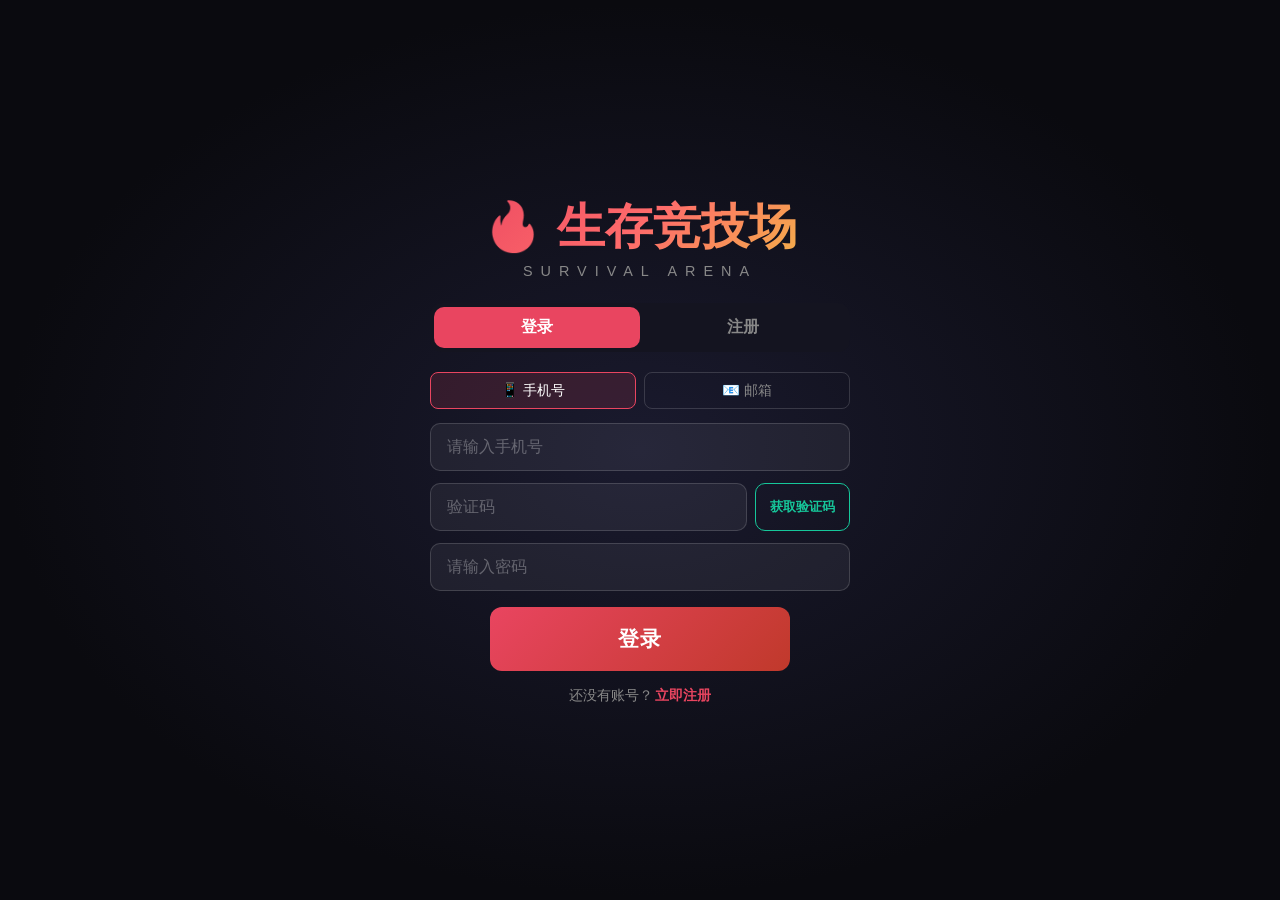
==== index.html @ d3a5d97d "🔒 核验通过后才能点击复活按钮 — 禁用状态灰显" ====
<!DOCTYPE html>
<html lang="zh-CN">
<head>
<meta charset="UTF-8">
<meta name="viewport" content="width=device-width, initial-scale=1.0">
<title>Survival Arena - 生存竞技场</title>
<meta name="monetag" content="3b5240002fe367718eb0b2c66bd4061f">
<link rel="stylesheet" href="css/style.css">
	<!-- ============================================================
	     Monetag Ad Integration
	     CONFIGURATION: Edit js/ads-monetag.js → AD_CONFIG object
	       - zoneId:  Your Monetag zone ID (number)
	       - domain:  Your Monetag delivery domain
	     See AD_INTEGRATION.md for full setup guide.
	     ============================================================ -->
	<script>
	  if ('serviceWorker' in navigator) {
	    navigator.serviceWorker.register('sw.js')
	      .then(reg => console.log('[Monetag] SW registered:', reg.scope))
	      .catch(err => console.error('[Monetag] SW registration failed:', err));
	  }
	</script>

	<!-- Supabase 实时数据库（好友复活验证）— 直接通过REST API -->
	<script src="js/supabase-db.js"></script>

	<!-- Monetag → AdManager adapter（必须在 game.js 之前加载） -->
	<script src="js/ads-monetag.js"></script>
</head>
<body>

<div id="app">

  <!-- Login Screen -->
  <div id="login-screen" class="screen">
    <div class="menu-bg"></div>
    <div class="login-content">
      <h1 class="game-title">🔥 生存竞技场</h1>
      <p class="subtitle">SURVIVAL ARENA</p>

      <div class="login-tabs">
        <button class="login-tab active" data-tab="login">登录</button>
        <button class="login-tab" data-tab="register">注册</button>
      </div>

      <div class="login-form" id="login-form">
        <!-- Input type toggle -->
        <div class="input-type-toggle">
          <button class="type-btn active" data-type="phone">📱 手机号</button>
          <button class="type-btn" data-type="email">📧 邮箱</button>
        </div>

        <!-- Phone/Email input -->
        <div class="form-group">
          <input type="text" id="login-identifier" class="form-input" placeholder="请输入手机号" maxlength="11">
          <span class="form-hint" id="identifier-hint"></span>
        </div>

        <!-- Verification code (phone only) -->
        <div class="form-group" id="code-group">
          <div class="code-row">
            <input type="text" id="login-code" class="form-input code-input" placeholder="验证码" maxlength="6">
            <button class="btn-send-code" id="btn-send-code">获取验证码</button>
          </div>
        </div>

        <!-- Password -->
        <div class="form-group">
          <input type="password" id="login-password" class="form-input" placeholder="请输入密码">
        </div>

        <!-- Confirm password (register only) -->
        <div class="form-group" id="confirm-group" style="display:none;">
          <input type="password" id="login-confirm" class="form-input" placeholder="请确认密码">
        </div>

        <!-- Status message -->
        <div class="form-status hidden" id="form-status"></div>

        <!-- Submit button -->
        <button class="btn btn-play" id="btn-login-submit">登录</button>

        <p class="form-footer" id="form-footer">还没有账号？<span class="link" data-tab="register">立即注册</span></p>
      </div>
    </div>
  </div>

  <!-- Main Menu -->
  <div id="main-menu" class="screen">
    <div class="menu-bg"></div>
    <div class="menu-content">
      <h1 class="game-title">🔥 生存竞技场</h1>
      <p class="subtitle">SURVIVAL ARENA</p>
      <div class="menu-stats">
        <span>🏆 最高分: <strong id="menu-high-score">0</strong></span>
        <span>🪙 金币: <strong id="menu-coins">0</strong></span>
        <span>💎 钻石: <strong id="menu-gems">0</strong></span>
      </div>
      <div class="menu-rank-display" id="menu-rank">🥉 青铜战士</div>
      <button class="btn btn-play" id="btn-play">⚔️ 开始战斗</button>
      <button class="btn btn-shop" id="btn-shop-menu">⭐ 装备与升级</button>
      <button class="btn btn-daily" id="btn-daily">🎁 每日奖励</button>
      <button class="btn btn-leaderboard" id="btn-leaderboard">🏆 排行榜</button>
      <button class="btn btn-skins" id="btn-skins">🎨 皮肤</button>
      <div class="menu-user-info">
        <span id="menu-user-display"></span>
        <button class="btn-logout" id="btn-logout" style="display:none;">🚪 退出登录</button>
      </div>
      <div class="menu-controls-hint">
        <p>🖱️ 鼠标瞄准 | 🎯 左键射击</p>
        <p>⌨️ WASD 移动 | 空格 闪避</p>
      </div>
    </div>
  </div>

  <!-- Game Screen -->
  <div id="game-screen" class="screen hidden">
    <canvas id="game-canvas"></canvas>
    <div id="game-hud">
      <div class="hud-top">
        <div class="hud-left">
          <div class="hp-bar-container">
            <div class="hp-bar" id="hp-bar"></div>
            <span class="hp-text" id="hp-text">100/100</span>
          </div>
          <div class="shield-indicator hidden" id="shield-indicator">🛡️</div>
          <div class="weapon-indicator" id="weapon-indicator">🔫 手枪</div>
        </div>
        <div class="hud-center">
          <div class="wave-display" id="wave-display">第 1 波</div>
          <div class="enemy-count" id="enemy-count">敌人: 0</div>
        </div>
        <div class="hud-right">
          <div class="score-display">🏆 <span id="score-display">0</span></div>
          <div class="star-display">⭐ <span id="star-display-hud">0</span></div>
          <div class="gem-display">💎 <span id="gem-display-hud">0</span></div>
        </div>
      </div>
      <div class="hud-bottom">
        <div class="active-effects" id="active-effects"></div>
        <div class="wave-progress-container">
          <div class="wave-progress-bar" id="wave-progress"></div>
        </div>
      </div>
    </div>
    <div id="damage-numbers"></div>
    <div class="boss-alert hidden" id="boss-alert">⚠️ BOSS来袭！ ⚠️</div>
    <div class="wave-announce hidden" id="wave-announce"></div>
  </div>

  <!-- Pause Screen -->
  <div id="pause-screen" class="screen overlay hidden">
    <div class="overlay-content pause-content">
      <h2>⏸️ 游戏暂停</h2>
      <div class="pause-currency">
        <span>⭐ 星星: <strong id="pause-stars">0</strong></span>
        <span>🪙 金币: <strong id="pause-coins">0</strong></span>
        <span>💎 钻石: <strong id="pause-gems">0</strong></span>
      </div>
      <div class="pause-tabs">
        <button class="pause-tab active" data-pause-tab="weapons">🔫 武器</button>
        <button class="pause-tab" data-pause-tab="items">🎒 道具</button>
        <button class="pause-tab" data-pause-tab="upgrades">⬆️ 升级</button>
      </div>
      <div class="pause-tab-content" id="pause-tab-content"></div>
      <button class="btn btn-resume" id="btn-resume">▶️ 继续</button>
      <button class="btn btn-quit" id="btn-quit">🚪 退出</button>
    </div>
  </div>

  <!-- Death Screen -->
  <div id="death-screen" class="screen overlay hidden">
    <div class="overlay-content death-content">
      <h2 class="death-title">💀 你阵亡了！</h2>
      <div class="death-stats">
        <p>🏆 得分: <strong id="death-score">0</strong></p>
        <p>🌊 到达第 <strong id="death-wave">1</strong> 波</p>
        <p>💀 击杀数: <strong id="death-kills">0</strong></p>
        <p>⭐ 获得星星: <strong id="death-stars">0</strong></p>
      </div>
      <div class="revive-options">
        <p class="revive-prompt">想要复活吗？</p>
        <button class="btn btn-revive-ad" id="btn-revive-ad">
          📺 看广告复活 <span class="badge">免费</span>
        </button>
        <button class="btn btn-revive-token" id="btn-revive-token">
          🎫 使用复活令牌 <span class="badge" id="revive-token-count">0个</span>
        </button>
        <button class="btn btn-revive-friend" id="btn-revive-friend">
          👥 邀请好友复活 <span class="badge">+奖励</span>
        </button>
        <button class="btn btn-revive-gems" id="btn-revive-gems">
          💎 花费 5 钻石复活
        </button>
      </div>
      <button class="btn btn-death-quit" id="btn-death-quit">🏳️ 放弃</button>
      <p class="small-hint" id="death-hint"></p>
      <p class="death-progress hidden" id="death-progress"></p>
    </div>
  </div>

  <!-- Shop Screen -->
  <div id="shop-screen" class="screen overlay hidden">
    <div class="overlay-content shop-content">
      <h2>商店</h2>
      <div class="shop-currency">
        <span>金币: <strong id="shop-coins">0</strong></span>
        <span>钻石: <strong id="shop-gems">0</strong></span>
        <span class="shop-rate-info">1 = 10</span>
      </div>
      <div class="shop-section" id="shop-iap"></div>
      <div class="shop-section" id="shop-coin-exchange"></div>
      <div class="shop-section" id="shop-upgrades"></div>
      <div class="shop-section" id="shop-star-exchange"></div>
      <div class="shop-section" id="shop-weapons"></div>
      <div class="shop-section" id="shop-premium"></div>
      <button class="btn btn-back" id="btn-shop-back">返回</button>
    </div>
  </div>

<!-- Daily Reward Screen -->
  <div id="daily-screen" class="screen overlay hidden">
    <div class="overlay-content daily-content">
      <h2>🎁 每日奖励</h2>
      <div class="daily-grid" id="daily-grid"></div>
      <button class="btn btn-claim" id="btn-claim-daily">🎁 领取奖励</button>
      <button class="btn btn-back" id="btn-daily-back">↩️ 返回</button>
    </div>
  </div>

  <!-- Skins Screen -->
  <div id="skins-screen" class="screen overlay hidden">
    <div class="overlay-content skins-content">
      <h2>🎨 皮肤选择</h2>
      <div class="skins-grid" id="skins-grid"></div>
      <button class="btn btn-back" id="btn-skins-back">↩️ 返回</button>
    </div>
  </div>

  <!-- Friend Revive Modal - Two-Step Verification Flow -->
  <div id="friend-modal" class="screen overlay hidden">
    <div class="overlay-content friend-content">
      <h2>👥 分享复活</h2>

      <!-- Step Indicator -->
      <div class="verify-steps">
        <div class="verify-step active" data-step="1">
          <div class="step-dot">1</div>
          <span>分享链接</span>
        </div>
        <div class="step-line"></div>
        <div class="verify-step" data-step="2">
          <div class="step-dot">2</div>
          <span>核验复活</span>
        </div>
      </div>

      <!-- Step 1: Share -->
      <div class="share-step-content" id="share-step-1">
        <p class="share-instruction">将链接分享给好友，好友点击进入游戏后即可为你复活</p>
        <div class="share-link-container">
          <input type="text" id="share-link" readonly>
          <button class="btn btn-copy" id="btn-copy-link">📋 复制链接</button>
        </div>
        <div class="share-actions-row">
          <button class="btn btn-share-action" id="btn-share-wechat" data-share="wechat">
            <span class="share-icon">💬</span> 微信分享
          </button>
          <button class="btn btn-share-action" id="btn-share-qq" data-share="qq">
            <span class="share-icon">🐧</span> QQ分享
          </button>
        </div>
        <div class="share-status" id="share-status">
          <span class="status-icon">⏳</span> 请完成分享后进入下一步
        </div>
        <p class="friend-reward">🎁 好友将获得 <strong>50 金币</strong> 奖励！</p>
      </div>

      <!-- Step 2: Verify -->
      <div class="share-step-content hidden" id="share-step-2">
        <div class="verify-card">
          <div class="verify-icon" id="verify-icon">🔍</div>
          <h3>核验分享结果</h3>
          <p class="verify-desc">点击下方按钮检查好友是否已通过你的链接进入游戏</p>
          <div class="verify-status" id="verify-status">
            <span class="verify-status-text">等待核验中...</span>
          </div>
          <button class="btn btn-verify" id="btn-verify-share">
            <span id="btn-verify-text">🔍 核验分享</span>
          </button>
          <div class="verify-result hidden" id="verify-result">
            <div class="verify-result-icon"></div>
            <p class="verify-result-text"></p>
          </div>
          <button class="btn btn-revive-success" id="btn-revive-success" disabled>
            🔒 请先完成核验
          </button>
        </div>
        <div class="verify-rewards">
          <p class="verify-reward-title">🎁 复活奖励</p>
          <div class="verify-reward-list">
            <span>❤️ 满血复活</span>
            <span>🛡️ 3秒无敌护盾</span>
            <span>🪙 +50 金币</span>
            <span>💎 +5 钻石</span>
          </div>
        </div>
      </div>

      <!-- Bottom Navigation -->
      <div class="friend-nav">
        <button class="btn btn-step-nav hidden" id="btn-prev-step">⬅️ 上一步</button>
        <button class="btn btn-back" id="btn-friend-back">↩️ 返回</button>
        <button class="btn btn-step-next" id="btn-next-step" disabled>下一步 ➡️</button>
      </div>
    </div>
  </div>

  <!-- Ad Watching Modal -->
  <div id="ad-modal" class="screen overlay hidden">
    <div class="overlay-content ad-content">
      <h2>📺 观看广告</h2>
      <p>广告播放中...</p>
      <div class="ad-timer-bar">
        <div class="ad-timer-fill" id="ad-timer-fill"></div>
      </div>
      <p class="ad-timer-text" id="ad-timer-text">剩余 15 秒</p>
      <p class="ad-sponsor">赞助商广告位</p>
      <div class="ad-placeholder">
        <p>🎮 你的广告在这里</p>
        <p class="small">联系投放: ads@survival-arena.com</p>
      </div>
    </div>
  </div>

  <!-- Leaderboard Screen -->
  <div id="leaderboard-screen" class="screen overlay hidden">
    <div class="overlay-content leaderboard-content">
      <h2>🏆 排行榜</h2>

      <!-- Rank Display -->
      <div class="rank-display" id="rank-display"></div>
      <div class="rank-progress-container">
        <div class="rank-progress-bar" id="rank-progress-bar"></div>
        <span class="rank-progress-text" id="rank-progress-text"></span>
      </div>

      <!-- Personal Bests -->
      <div class="lb-section">
        <h3>📊 个人最佳</h3>
        <div class="lb-stats-row">
          <span>🏆 最高分: <strong id="lb-high-score">0</strong></span>
          <span>🌊 最高波次: <strong id="lb-high-wave">0</strong></span>
        </div>
        <div class="lb-stats-row">
          <span>💀 总击杀: <strong id="lb-total-kills">0</strong></span>
          <span>📅 连签: <strong id="lb-streak">0</strong> 天</span>
        </div>
      </div>

      <!-- Score History -->
      <div class="lb-section">
        <h3>📜 战绩记录</h3>
        <div class="lb-history" id="lb-history">
          <p class="lb-empty">还没有战绩，快去战斗吧！⚔️</p>
        </div>
      </div>

      <!-- Achievements -->
      <div class="lb-section">
        <h3>🏅 成就徽章</h3>
        <div class="lb-achievements" id="lb-achievements"></div>
      </div>

      <!-- Daily Challenge -->
      <div class="lb-section" id="lb-daily-section">
        <h3>🎯 每日挑战</h3>
        <p id="lb-daily-info">今日目标: --</p>
      </div>

      <button class="btn btn-back" id="btn-leaderboard-back">↩️ 返回</button>
    </div>
  </div>

  <!-- Notification Toast -->
  <div id="toast" class="toast hidden"></div>

</div>

<script src="js/game.js"></script>
</body>
</html>
---- css/style.css ----
*, *::before, *::after { margin:0; padding:0; box-sizing:border-box; }

:root {
  --bg: #0a0a0f;
  --surface: #141420;
  --primary: #e94560;
  --secondary: #0f3460;
  --accent: #16c79a;
  --gold: #f0c040;
  --gem: #a855f7;
  --text: #e0e0e0;
  --text-dim: #888;
  --danger: #e94560;
  --hp-color: #00e676;
  --hp-bg: #333;
}

body {
  font-family: 'Segoe UI', 'PingFang SC', 'Microsoft YaHei', sans-serif;
  background: var(--bg);
  color: var(--text);
  overflow: hidden;
  height: 100vh;
  width: 100vw;
  user-select: none;
  -webkit-user-select: none;
}

#app {
  width: 100%;
  height: 100%;
  position: relative;
}

/* Screens */
.screen {
  width: 100%;
  height: 100%;
  display: flex;
  align-items: center;
  justify-content: center;
  position: absolute;
  top: 0; left: 0;
  z-index: 10;
}
.hidden { display: none; }
.screen.hidden { display: none; }
.screen.overlay {
  background: rgba(0,0,0,0.85);
  backdrop-filter: blur(4px);
  z-index: 100;
}

/* Main Menu */
#main-menu { z-index: 50; }
.menu-bg {
  position: absolute;
  inset: 0;
  background: radial-gradient(ellipse at center, #1a1a2e 0%, #0a0a0f 70%);
  z-index: -1;
}
.menu-content {
  text-align: center;
  max-width: 420px;
  width: 90%;
  animation: fadeInUp 0.6s ease;
}
@keyframes fadeInUp {
  from { opacity:0; transform: translateY(30px); }
  to { opacity:1; transform: translateY(0); }
}
.game-title {
  font-size: 3rem;
  background: linear-gradient(135deg, var(--primary), #ff6b6b, var(--gold));
  -webkit-background-clip: text;
  -webkit-text-fill-color: transparent;
  background-clip: text;
  margin-bottom: 4px;
  text-shadow: none;
}
.subtitle {
  color: var(--text-dim);
  letter-spacing: 8px;
  font-size: 0.9rem;
  margin-bottom: 24px;
}
.menu-stats {
  display: flex;
  justify-content: center;
  gap: 20px;
  margin-bottom: 28px;
  font-size: 0.95rem;
  flex-wrap: wrap;
}
.menu-stats span { background: var(--surface); padding: 6px 14px; border-radius: 20px; }
.menu-stats strong { color: var(--gold); }

.menu-controls-hint {
  margin-top: 20px;
  color: var(--text-dim);
  font-size: 0.8rem;
  line-height: 1.8;
}

/* Buttons */
.btn {
  display: block;
  width: 100%;
  max-width: 300px;
  margin: 10px auto;
  padding: 14px 24px;
  font-size: 1.05rem;
  font-weight: 700;
  border: none;
  border-radius: 12px;
  cursor: pointer;
  transition: all 0.2s;
  color: white;
  letter-spacing: 1px;
}
.btn:hover { transform: translateY(-2px); box-shadow: 0 6px 20px rgba(0,0,0,0.4); }
.btn:active { transform: translateY(0); }
.btn-play {
  background: linear-gradient(135deg, var(--primary), #c0392b);
  font-size: 1.3rem;
  padding: 18px;
  margin: 16px auto;
}
.btn-shop { background: var(--secondary); }
.btn-daily { background: #e67e22; }
.btn-skins { background: #8e44ad; }
.btn-resume { background: var(--accent); }
.btn-quit { background: #555; }
.btn-back { background: #555; margin-top: 20px; }
.btn-death-quit { background: #555; margin-top: 24px; }

/* Death Screen */
.death-title {
  font-size: 2.2rem;
  color: var(--danger);
  margin-bottom: 16px;
  animation: pulse 0.5s ease infinite alternate;
}
@keyframes pulse {
  from { transform: scale(1); }
  to { transform: scale(1.05); }
}
.death-stats {
  background: var(--surface);
  border-radius: 12px;
  padding: 16px;
  margin-bottom: 20px;
  text-align: left;
  line-height: 2;
}
.death-stats strong { color: var(--gold); }
.revive-options { margin-bottom: 12px; }
.revive-prompt {
  font-size: 1.1rem;
  font-weight: bold;
  margin-bottom: 10px;
  color: var(--accent);
}
.btn-revive-ad { background: linear-gradient(135deg, #f39c12, #e67e22); }
.btn-revive-token { background: linear-gradient(135deg, #2ecc71, #27ae60); }
.btn-revive-friend { background: linear-gradient(135deg, #3498db, #2980b9); }
.btn-revive-gems { background: linear-gradient(135deg, #a855f7, #7c3aed); }

.badge {
  background: rgba(255,255,255,0.2);
  padding: 2px 10px;
  border-radius: 10px;
  font-size: 0.8rem;
  margin-left: 6px;
}
.small-hint {
  color: var(--text-dim);
  font-size: 0.75rem;
  margin-top: 8px;
}

/* Overlay Content */
.overlay-content {
  background: var(--surface);
  border-radius: 20px;
  padding: 32px 28px;
  max-width: 460px;
  width: 90%;
  max-height: 85vh;
  overflow-y: auto;
  text-align: center;
  animation: fadeInUp 0.3s ease;
  border: 1px solid rgba(255,255,255,0.08);
}
.overlay-content h2 {
  margin-bottom: 16px;
  font-size: 1.6rem;
}

/* HUD */
#game-hud {
  position: absolute;
  top: 0; left: 0; right: 0;
  pointer-events: none;
  z-index: 20;
  padding: 12px 16px;
}
.hud-top {
  display: flex;
  justify-content: space-between;
  align-items: flex-start;
}
.hud-left { min-width: 200px; }
.hp-bar-container {
  background: var(--hp-bg);
  border-radius: 8px;
  height: 20px;
  overflow: hidden;
  position: relative;
  border: 1px solid rgba(255,255,255,0.15);
  width: 200px;
}
.hp-bar {
  height: 100%;
  background: linear-gradient(90deg, #00c853, var(--hp-color));
  transition: width 0.3s;
  border-radius: 8px;
}
.hp-bar.danger { background: linear-gradient(90deg, #d50000, #ff5252); }
.hp-text {
  position: absolute;
  top: 50%; left: 50%;
  transform: translate(-50%,-50%);
  font-size: 0.75rem;
  font-weight: bold;
  text-shadow: 0 1px 2px rgba(0,0,0,0.8);
}
.shield-indicator {
  margin-top: 4px;
  font-size: 1.2rem;
}
.hud-center { text-align: center; }
.wave-display {
  font-size: 1.1rem;
  font-weight: bold;
  color: var(--gold);
}
.enemy-count {
  font-size: 0.85rem;
  color: var(--text-dim);
}
.hud-right {
  text-align: right;
  line-height: 1.8;
  font-size: 0.9rem;
}
.hud-right .star-display { color: var(--gold); }
.hud-right .gem-display { color: var(--gem); }
.hud-bottom {
  position: fixed;
  bottom: 16px;
  left: 50%;
  transform: translateX(-50%);
  display: flex;
  flex-direction: column;
  align-items: center;
  gap: 4px;
}
.active-effects {
  display: flex;
  gap: 6px;
  min-height: 20px;
}
.active-effects .effect-tag {
  background: rgba(255,255,255,0.15);
  padding: 2px 10px;
  border-radius: 10px;
  font-size: 0.75rem;
  backdrop-filter: blur(4px);
  animation: fadeInUp 0.2s ease;
}
.wave-progress-container {
  width: 300px;
  max-width: 80vw;
  height: 6px;
  background: rgba(255,255,255,0.1);
  border-radius: 3px;
  overflow: hidden;
}
.wave-progress-bar {
  height: 100%;
  background: var(--accent);
  transition: width 0.3s;
  border-radius: 3px;
}

/* Announcers */
.boss-alert {
  position: absolute;
  top: 30%;
  left: 50%;
  transform: translate(-50%,-50%);
  font-size: 2.5rem;
  font-weight: 900;
  color: #ff1744;
  text-shadow: 0 0 30px rgba(255,0,0,0.6);
  animation: bossShake 0.3s ease infinite alternate;
  z-index: 25;
  pointer-events: none;
}
@keyframes bossShake {
  from { transform: translate(-50%,-50%) rotate(-3deg); }
  to { transform: translate(-50%,-50%) rotate(3deg); }
}
.wave-announce {
  position: absolute;
  top: 20%;
  left: 50%;
  transform: translate(-50%,-50%);
  font-size: 2rem;
  font-weight: 700;
  color: white;
  text-shadow: 0 0 20px rgba(255,255,255,0.4);
  z-index: 25;
  pointer-events: none;
  animation: waveAnnounce 1.5s ease forwards;
}
@keyframes waveAnnounce {
  0% { opacity:0; transform: translate(-50%,-50%) scale(0.5); }
  30% { opacity:1; transform: translate(-50%,-50%) scale(1.1); }
  100% { opacity:0; transform: translate(-50%,-50%) scale(1); }
}

/* Damage numbers */
#damage-numbers {
  position: absolute;
  inset: 0;
  pointer-events: none;
  z-index: 22;
}
.dmg-num {
  position: absolute;
  font-weight: 900;
  font-size: 1.1rem;
  color: #ff5252;
  text-shadow: 0 1px 2px rgba(0,0,0,0.6);
  animation: dmgFloat 0.8s ease-out forwards;
  pointer-events: none;
}
@keyframes dmgFloat {
  0% { opacity:1; transform: translateY(0); }
  100% { opacity:0; transform: translateY(-40px); }
}
.star-float {
  position: absolute;
  font-weight: 900;
  font-size: 0.9rem;
  color: var(--gold);
  animation: dmgFloat 1s ease-out forwards;
  pointer-events: none;
}

/* Shop */
.shop-currency {
  display: flex;
  justify-content: center;
  gap: 24px;
  margin-bottom: 16px;
  font-size: 1.1rem;
}
.shop-items, .premium-items {
  display: flex;
  flex-direction: column;
  gap: 8px;
  margin-bottom: 16px;
}
.shop-item {
  display: flex;
  align-items: center;
  justify-content: space-between;
  background: rgba(255,255,255,0.05);
  padding: 12px 16px;
  border-radius: 10px;
  gap: 12px;
}
.shop-item .info { text-align: left; flex:1; }
.shop-item .name { font-weight: 700; font-size: 0.95rem; }
.shop-item .desc { font-size: 0.75rem; color: var(--text-dim); }
.shop-item .level { color: var(--accent); font-size: 0.8rem; }
.shop-item button {
  padding: 8px 16px;
  border: none;
  border-radius: 8px;
  cursor: pointer;
  font-weight: 700;
  font-size: 0.85rem;
  color: white;
  white-space: nowrap;
  transition: all 0.15s;
}
.shop-item button:hover { transform: scale(1.05); }
.shop-item button:disabled { opacity: 0.4; cursor: not-allowed; transform: none; }
.btn-buy-coin { background: linear-gradient(135deg, #f0c040, #c8960c); }
.btn-buy-gem { background: linear-gradient(135deg, #a855f7, #6b21a8); }

/* Dual Currency Small Buttons */
.btn-dual-group {
  display: flex;
  flex-direction: column;
  gap: 3px;
  align-items: stretch;
}
.btn-buy-sm {
  padding: 5px 12px;
  border: none;
  border-radius: 6px;
  cursor: pointer;
  font-weight: 700;
  font-size: 0.75rem;
  color: white;
  white-space: nowrap;
  transition: all 0.15s;
  min-width: 52px;
  text-align: center;
}
.btn-buy-sm:hover { transform: scale(1.05); }
.btn-buy-sm:disabled { opacity: 0.35; cursor: not-allowed; transform: none; }

/* Daily */
.daily-grid {
  display: grid;
  grid-template-columns: repeat(7, 1fr);
  gap: 6px;
  margin-bottom: 16px;
}
.daily-day {
  background: rgba(255,255,255,0.05);
  border-radius: 10px;
  padding: 10px 4px;
  text-align: center;
  font-size: 0.75rem;
  border: 2px solid transparent;
  transition: all 0.2s;
}
.daily-day.today { border-color: var(--gold); background: rgba(240,192,64,0.1); }
.daily-day.claimed { opacity: 0.5; }
.daily-day.claimed::after { content: ' ✓'; color: var(--accent); }
.daily-day .day-num { font-weight: 700; color: var(--gold); }
.daily-day .reward-icon { font-size: 1.3rem; display: block; }
.btn-claim { background: linear-gradient(135deg, #e67e22, #d35400); }
.btn-claim:disabled { opacity: 0.4; cursor: not-allowed; }

/* Pause Menu */
.pause-currency {
  display: flex;
  justify-content: center;
  gap: 24px;
  margin-bottom: 14px;
  font-size: 1.05rem;
}
.pause-currency strong { color: var(--gold); }
.pause-currency span:last-child strong { color: var(--gem); }

.pause-tabs {
  display: flex;
  background: rgba(255,255,255,0.05);
  border-radius: 12px;
  padding: 4px;
  margin-bottom: 14px;
}
.pause-tab {
  flex: 1;
  padding: 10px 8px;
  border: none;
  background: transparent;
  color: var(--text-dim);
  font-size: 0.95rem;
  font-weight: 700;
  border-radius: 10px;
  cursor: pointer;
  transition: all 0.2s;
}
.pause-tab.active {
  background: var(--primary);
  color: #fff;
}
.pause-tab:hover:not(.active) {
  background: rgba(255,255,255,0.08);
  color: var(--text);
}

.pause-tab-content {
  display: flex;
  flex-direction: column;
  gap: 8px;
  margin-bottom: 16px;
  min-height: 120px;
  max-height: 350px;
  overflow-y: auto;
}

/* Weapon Card */
.weapon-card {
  display: flex;
  align-items: center;
  justify-content: space-between;
  background: rgba(255,255,255,0.05);
  padding: 12px 14px;
  border-radius: 10px;
  gap: 10px;
  border: 2px solid transparent;
  transition: border-color 0.2s;
}
.weapon-card.equipped {
  border-color: var(--accent);
  background: rgba(22,199,154,0.08);
}
.weapon-card .weapon-icon { font-size: 1.6rem; min-width: 36px; text-align: center; }
.weapon-card .weapon-info { text-align: left; flex: 1; min-width: 0; }
.weapon-card .weapon-name { font-weight: 700; font-size: 0.95rem; }
.weapon-card .weapon-desc { font-size: 0.72rem; color: var(--text-dim); }
.weapon-card .weapon-stats {
  font-size: 0.7rem;
  color: var(--text-dim);
  display: flex;
  gap: 6px;
  flex-wrap: wrap;
  margin-top: 2px;
}
.weapon-card .weapon-stats span {
  background: rgba(255,255,255,0.08);
  padding: 1px 6px;
  border-radius: 4px;
}
.weapon-card .weapon-status {
  font-size: 0.75rem;
  color: var(--accent);
  font-weight: 700;
}

/* Power-up Card */
.powerup-card {
  display: flex;
  align-items: center;
  justify-content: space-between;
  background: rgba(255,255,255,0.05);
  padding: 10px 14px;
  border-radius: 10px;
  gap: 10px;
}
.powerup-card .powerup-icon { font-size: 1.4rem; min-width: 32px; text-align: center; }
.powerup-card .powerup-info { text-align: left; flex: 1; min-width: 0; }
.powerup-card .powerup-name { font-weight: 700; font-size: 0.9rem; }
.powerup-card .powerup-desc { font-size: 0.72rem; color: var(--text-dim); }

/* Pause content scroll tweak */
.pause-content {
  max-width: 480px;
}

/* Badges */
.perm-badge {
  background: var(--accent);
  color: #000;
  font-size: 0.6rem;
  padding: 1px 6px;
  border-radius: 8px;
  font-weight: 700;
  vertical-align: middle;
  margin-left: 4px;
}
.lvl-badge {
  background: var(--gold);
  color: #000;
  font-size: 0.65rem;
  padding: 1px 6px;
  border-radius: 8px;
  font-weight: 700;
  vertical-align: middle;
  margin-left: 4px;
}

/* Death progression hint */
.death-progress {
  margin-top: 12px;
  padding: 10px 14px;
  background: rgba(240,192,64,0.08);
  border: 1px solid rgba(240,192,64,0.2);
  border-radius: 10px;
  font-size: 0.82rem;
  line-height: 1.6;
  color: var(--gold);
  animation: fadeInUp 0.4s ease;
}
.death-progress strong { color: #fff; }

/* Weapon Indicator in HUD */
.weapon-indicator {
  margin-top: 6px;
  font-size: 0.8rem;
  background: rgba(255,255,255,0.12);
  padding: 3px 12px;
  border-radius: 12px;
  display: inline-block;
  color: var(--text);
  backdrop-filter: blur(4px);
}

/* Skins */
.skins-grid {
  display: grid;
  grid-template-columns: repeat(3, 1fr);
  gap: 10px;
  margin-bottom: 16px;
}
.skin-card {
  background: rgba(255,255,255,0.05);
  border-radius: 12px;
  padding: 12px 8px;
  text-align: center;
  cursor: pointer;
  border: 2px solid transparent;
  transition: all 0.2s;
}
.skin-card.selected { border-color: var(--accent); }
.skin-card.locked { opacity: 0.5; cursor: not-allowed; }
.skin-card .skin-preview {
  width: 40px; height: 40px;
  border-radius: 50%;
  margin: 0 auto 6px;
}
.skin-card .skin-name { font-size: 0.8rem; font-weight: 700; }
.skin-card .skin-price { font-size: 0.7rem; color: var(--gem); }

/* Friend Modal - Two-Step Verification Flow */
.friend-content {
  max-width: 480px;
}

/* Step Indicator */
.verify-steps {
  display: flex;
  align-items: center;
  justify-content: center;
  gap: 0;
  margin-bottom: 20px;
  padding: 0 20px;
}
.verify-step {
  display: flex;
  flex-direction: column;
  align-items: center;
  gap: 6px;
  font-size: 0.75rem;
  color: var(--text-dim);
  transition: all 0.3s;
}
.verify-step.active {
  color: var(--accent);
}
.verify-step.done {
  color: var(--accent);
}
.verify-step .step-dot {
  width: 32px;
  height: 32px;
  border-radius: 50%;
  background: rgba(255,255,255,0.08);
  border: 2px solid rgba(255,255,255,0.15);
  display: flex;
  align-items: center;
  justify-content: center;
  font-weight: 900;
  font-size: 0.9rem;
  transition: all 0.3s;
}
.verify-step.active .step-dot {
  background: var(--accent);
  border-color: var(--accent);
  color: #fff;
  box-shadow: 0 0 12px rgba(22,199,154,0.4);
}
.verify-step.done .step-dot {
  background: var(--accent);
  border-color: var(--accent);
  color: #fff;
}
.step-line {
  width: 50px;
  height: 2px;
  background: rgba(255,255,255,0.1);
  margin: 0 10px;
  margin-bottom: 20px;
  transition: all 0.3s;
  border-radius: 1px;
}
.step-line.done {
  background: var(--accent);
}

/* Share Step Content */
.share-step-content {
  animation: fadeInUp 0.3s ease;
}
.share-instruction {
  font-size: 0.85rem;
  color: var(--text-dim);
  margin-bottom: 12px;
  line-height: 1.5;
}
.share-link-container {
  display: flex;
  gap: 8px;
  margin: 12px 0;
}
.share-link-container input {
  flex:1;
  padding: 10px;
  border: 1px solid rgba(255,255,255,0.2);
  border-radius: 8px;
  background: rgba(0,0,0,0.3);
  color: white;
  font-size: 0.8rem;
}
.btn-copy {
  background: var(--accent);
  font-size: 0.85rem;
  padding: 10px 16px;
  white-space: nowrap;
}
.btn-copy.copied {
  background: #27ae60;
}

/* Share Action Buttons */
.share-actions-row {
  display: flex;
  gap: 10px;
  margin: 12px 0;
}
.btn-share-action {
  flex: 1;
  display: flex;
  align-items: center;
  justify-content: center;
  gap: 6px;
  padding: 12px 16px;
  font-size: 0.9rem;
  font-weight: 700;
  border: none;
  border-radius: 10px;
  cursor: pointer;
  color: white;
  transition: all 0.2s;
  max-width: none;
}
.btn-share-action:hover {
  transform: translateY(-2px);
  box-shadow: 0 4px 15px rgba(0,0,0,0.3);
}
.btn-share-action.shared {
  opacity: 0.7;
  position: relative;
}
.btn-share-action.shared::after {
  content: ' ✓';
  color: #fff;
  font-weight: 900;
}
.btn-share-action[data-share="wechat"] { background: #07c160; }
.btn-share-action[data-share="qq"] { background: #12b7f5; }
.share-icon { font-size: 1.1rem; }

/* Share Status */
.share-status {
  display: flex;
  align-items: center;
  justify-content: center;
  gap: 6px;
  padding: 8px 14px;
  background: rgba(255,255,255,0.05);
  border-radius: 8px;
  font-size: 0.8rem;
  color: var(--text-dim);
  margin: 10px 0;
}
.share-status.done {
  color: var(--accent);
  background: rgba(22,199,154,0.1);
}
.status-icon { font-size: 1rem; }

.friend-reward {
  color: var(--accent);
  margin: 10px 0;
  font-size: 0.85rem;
}

/* Verify Card */
.verify-card {
  background: rgba(255,255,255,0.04);
  border: 1px solid rgba(255,255,255,0.08);
  border-radius: 16px;
  padding: 20px;
  margin-bottom: 14px;
  text-align: center;
}
.verify-icon {
  font-size: 3rem;
  margin-bottom: 10px;
  animation: pulse 1s ease infinite alternate;
}
.verify-card h3 {
  font-size: 1.1rem;
  margin-bottom: 6px;
}
.verify-desc {
  font-size: 0.8rem;
  color: var(--text-dim);
  margin-bottom: 14px;
  line-height: 1.4;
}

/* Verify Status */
.verify-status {
  margin-bottom: 14px;
}
.verify-status-text {
  font-size: 0.85rem;
  color: var(--text-dim);
}
.verify-status.checking .verify-status-text {
  color: var(--gold);
}

/* Verify Button */
.btn-verify {
  background: linear-gradient(135deg, #3498db, #2980b9);
  font-size: 1.05rem;
  padding: 14px 24px;
  border: none;
  border-radius: 12px;
  cursor: pointer;
  color: white;
  font-weight: 700;
  transition: all 0.2s;
  width: 100%;
  max-width: 280px;
  margin: 0 auto;
  display: block;
}
.btn-verify:hover {
  transform: translateY(-2px);
  box-shadow: 0 6px 20px rgba(52,152,219,0.4);
}
.btn-verify:disabled {
  opacity: 0.5;
  cursor: not-allowed;
  transform: none;
}
.btn-verify.checking {
  background: linear-gradient(135deg, #f39c12, #e67e22);
}
.btn-verify.verified {
  background: linear-gradient(135deg, #27ae60, #2ecc71);
}

/* Spinner for verification */
.verify-spinner {
  display: inline-block;
  width: 16px;
  height: 16px;
  border: 2px solid rgba(255,255,255,0.3);
  border-top-color: #fff;
  border-radius: 50%;
  animation: spin 0.6s linear infinite;
  vertical-align: middle;
  margin-right: 6px;
}
@keyframes spin {
  to { transform: rotate(360deg); }
}

/* Verify Result */
.verify-result {
  margin-top: 14px;
  padding: 12px;
  border-radius: 10px;
  text-align: center;
}
.verify-result.success {
  background: rgba(39,174,96,0.15);
  border: 1px solid rgba(39,174,96,0.3);
}
.verify-result.fail {
  background: rgba(231,76,60,0.1);
  border: 1px solid rgba(231,76,60,0.2);
}
.verify-result-icon {
  font-size: 2rem;
  margin-bottom: 4px;
}
.verify-result-text {
  font-size: 0.85rem;
  font-weight: 600;
}

/* Revive Success Button */
.btn-revive-success {
  display: block;
  width: 100%;
  max-width: 280px;
  margin: 14px auto 0;
  padding: 14px 24px;
  font-size: 1.1rem;
  font-weight: 700;
  border: none;
  border-radius: 12px;
  cursor: pointer;
  color: white;
  background: linear-gradient(135deg, #e94560, #c0392b);
  transition: all 0.2s;
  animation: pulse 0.8s ease infinite alternate;
}
.btn-revive-success:hover {
  transform: scale(1.05);
  box-shadow: 0 6px 25px rgba(233,69,96,0.5);
}
.btn-revive-success:disabled {
  background: #555;
  color: #999;
  cursor: not-allowed;
  animation: none;
  box-shadow: none;
}
.btn-revive-success:disabled:hover {
  transform: none;
  box-shadow: none;
}

/* Verify Rewards */
.verify-rewards {
  background: rgba(240,192,64,0.08);
  border: 1px solid rgba(240,192,64,0.2);
  border-radius: 12px;
  padding: 12px 16px;
  text-align: center;
}
.verify-reward-title {
  font-weight: 700;
  color: var(--gold);
  margin-bottom: 8px;
  font-size: 0.9rem;
}
.verify-reward-list {
  display: flex;
  flex-wrap: wrap;
  gap: 6px;
  justify-content: center;
}
.verify-reward-list span {
  background: rgba(255,255,255,0.08);
  padding: 4px 12px;
  border-radius: 15px;
  font-size: 0.78rem;
  color: var(--text);
  white-space: nowrap;
}

/* Bottom Navigation */
.friend-nav {
  display: flex;
  justify-content: space-between;
  align-items: center;
  gap: 10px;
  margin-top: 20px;
}
.friend-nav .btn {
  flex: 1;
  margin: 0;
  font-size: 0.9rem;
}
.btn-step-next {
  background: linear-gradient(135deg, #3498db, #2980b9);
}
.btn-step-next:disabled {
  opacity: 0.4;
  cursor: not-allowed;
  transform: none;
}
.btn-step-nav {
  background: #555;
}

/* Ad Modal */
.ad-timer-bar {
  width: 100%;
  height: 8px;
  background: rgba(255,255,255,0.1);
  border-radius: 4px;
  margin: 12px 0;
  overflow: hidden;
}
.ad-timer-fill {
  height: 100%;
  background: var(--accent);
  transition: width 0.1s linear;
  border-radius: 4px;
}
.ad-placeholder {
  background: rgba(255,255,255,0.05);
  border: 1px dashed rgba(255,255,255,0.2);
  border-radius: 12px;
  padding: 24px;
  margin-top: 12px;
}
.ad-placeholder .small { font-size: 0.7rem; color: var(--text-dim); }
.ad-sponsor { color: var(--text-dim); font-size: 0.75rem; }

/* Toast */
.toast {
  position: fixed;
  bottom: 30px;
  left: 50%;
  transform: translateX(-50%);
  background: var(--surface);
  color: var(--text);
  padding: 10px 24px;
  border-radius: 25px;
  border: 1px solid rgba(255,255,255,0.15);
  z-index: 200;
  font-weight: 700;
  animation: toastIn 0.3s ease, toastOut 0.3s ease 2s forwards;
}
@keyframes toastIn {
  from { opacity:0; transform: translateX(-50%) translateY(20px); }
  to { opacity:1; transform: translateX(-50%) translateY(0); }
}
@keyframes toastOut {
  from { opacity:1; }
  to { opacity:0; }
}

/* Login Screen */
#login-screen { z-index: 60; }
.login-content {
  text-align: center;
  max-width: 420px;
  width: 90%;
  animation: fadeInUp 0.6s ease;
}
.login-tabs {
  display: flex;
  background: var(--surface);
  border-radius: 12px;
  padding: 4px;
  margin-bottom: 20px;
}
.login-tab {
  flex: 1;
  padding: 10px;
  border: none;
  background: transparent;
  color: var(--text-dim);
  font-size: 1rem;
  font-weight: 700;
  border-radius: 10px;
  cursor: pointer;
  transition: all 0.2s;
}
.login-tab.active {
  background: var(--primary);
  color: #fff;
}
.input-type-toggle {
  display: flex;
  gap: 8px;
  margin-bottom: 14px;
}
.type-btn {
  flex: 1;
  padding: 8px;
  border: 1px solid rgba(255,255,255,0.15);
  border-radius: 8px;
  background: transparent;
  color: var(--text-dim);
  font-size: 0.9rem;
  cursor: pointer;
  transition: all 0.2s;
}
.type-btn.active {
  border-color: var(--primary);
  color: #fff;
  background: rgba(233,69,96,0.15);
}
.form-group {
  margin-bottom: 12px;
}
.form-input {
  width: 100%;
  padding: 14px 16px;
  border: 1px solid rgba(255,255,255,0.15);
  border-radius: 10px;
  background: rgba(255,255,255,0.06);
  color: #fff;
  font-size: 1rem;
  outline: none;
  transition: border-color 0.2s;
}
.form-input:focus {
  border-color: var(--primary);
  background: rgba(255,255,255,0.1);
}
.form-input::placeholder {
  color: rgba(255,255,255,0.3);
}
.form-hint {
  display: block;
  font-size: 0.7rem;
  color: var(--text-dim);
  margin-top: 4px;
  text-align: left;
}
.code-row {
  display: flex;
  gap: 8px;
}
.code-input {
  flex: 1;
}
.btn-send-code {
  padding: 10px 14px;
  border: 1px solid var(--accent);
  border-radius: 10px;
  background: transparent;
  color: var(--accent);
  font-weight: 700;
  font-size: 0.8rem;
  cursor: pointer;
  white-space: nowrap;
  transition: all 0.2s;
}
.btn-send-code:hover { background: rgba(22,199,154,0.15); }
.btn-send-code:disabled {
  opacity: 0.4;
  cursor: not-allowed;
}
.form-status {
  padding: 8px 12px;
  border-radius: 8px;
  font-size: 0.85rem;
  font-weight: 700;
  margin-bottom: 10px;
}
.form-status.error {
  background: rgba(233,69,96,0.15);
  color: var(--primary);
  border: 1px solid rgba(233,69,96,0.3);
}
.form-status.success {
  background: rgba(22,199,154,0.15);
  color: var(--accent);
  border: 1px solid rgba(22,199,154,0.3);
}
.form-footer {
  margin-top: 14px;
  font-size: 0.85rem;
  color: var(--text-dim);
}
.form-footer .link {
  color: var(--primary);
  cursor: pointer;
  font-weight: 700;
  margin-left: 2px;
}
.form-footer .link:hover { text-decoration: underline; }

/* Menu user info */
.menu-user-info {
  margin-bottom: 10px;
  font-size: 0.85rem;
  color: var(--text-dim);
  display: flex;
  align-items: center;
  justify-content: center;
  gap: 10px;
}
.menu-user-info span { color: var(--accent); }
.btn-logout {
  padding: 4px 14px;
  border: 1px solid rgba(255,255,255,0.2);
  border-radius: 15px;
  background: transparent;
  color: var(--text-dim);
  font-size: 0.75rem;
  cursor: pointer;
  transition: all 0.2s;
}
.btn-logout:hover { border-color: var(--primary); color: var(--primary); }

/* Leaderboard */
.leaderboard-content { max-width: 500px; }
.rank-display {
  text-align: center;
  font-size: 1.8rem;
  font-weight: 900;
  margin-bottom: 8px;
  padding: 12px;
  border-radius: 12px;
  background: rgba(255,255,255,0.04);
}
.rank-progress-container {
  width: 100%;
  height: 20px;
  background: rgba(255,255,255,0.08);
  border-radius: 10px;
  overflow: hidden;
  margin-bottom: 18px;
  position: relative;
}
.rank-progress-bar {
  height: 100%;
  background: linear-gradient(90deg, var(--accent), var(--gold));
  border-radius: 10px;
  transition: width 0.5s;
}
.rank-progress-text {
  position: absolute;
  top: 50%; left: 50%;
  transform: translate(-50%,-50%);
  font-size: 0.7rem;
  font-weight: 700;
  color: #fff;
  text-shadow: 0 1px 2px rgba(0,0,0,0.6);
}

.lb-section {
  background: rgba(255,255,255,0.03);
  border-radius: 10px;
  padding: 12px 14px;
  margin-bottom: 12px;
  text-align: left;
}
.lb-section h3 {
  font-size: 0.95rem;
  margin-bottom: 8px;
  color: var(--gold);
}
.lb-stats-row {
  display: flex;
  gap: 16px;
  font-size: 0.85rem;
  margin-bottom: 4px;
  flex-wrap: wrap;
}
.lb-stats-row strong { color: var(--gold); }

.lb-history {
  max-height: 200px;
  overflow-y: auto;
}
.lb-empty {
  color: var(--text-dim);
  text-align: center;
  padding: 16px;
  font-size: 0.85rem;
}
.lb-record {
  display: flex;
  justify-content: space-between;
  align-items: center;
  padding: 6px 8px;
  border-radius: 6px;
  font-size: 0.8rem;
  border-bottom: 1px solid rgba(255,255,255,0.04);
}
.lb-record:nth-child(1) { background: rgba(255,215,0,0.08); }
.lb-record:nth-child(2) { background: rgba(192,192,192,0.06); }
.lb-record:nth-child(3) { background: rgba(205,127,50,0.05); }
.lb-record .lb-rank { font-weight: 900; font-size: 1rem; min-width: 30px; }
.lb-record .lb-detail { flex: 1; margin: 0 8px; }
.lb-record .lb-score { font-weight: 700; color: var(--gold); }

.lb-achievements {
  display: flex;
  flex-wrap: wrap;
  gap: 6px;
}
.lb-achievement {
  background: rgba(255,255,255,0.06);
  border-radius: 8px;
  padding: 6px 10px;
  font-size: 0.72rem;
  text-align: center;
  min-width: 70px;
  border: 1px solid rgba(255,255,255,0.06);
  transition: all 0.2s;
}
.lb-achievement.unlocked { border-color: var(--gold); background: rgba(240,192,64,0.1); }
.lb-achievement.locked { opacity: 0.35; filter: grayscale(1); }
.lb-achievement .ach-icon { font-size: 1.3rem; display: block; }
.lb-achievement .ach-name { font-size: 0.65rem; color: var(--text-dim); }
.lb-achievement.unlocked .ach-name { color: var(--gold); }

/* Menu rank display */
.menu-rank-display {
  text-align: center;
  font-size: 1rem;
  font-weight: 700;
  margin-bottom: 12px;
  padding: 6px 16px;
  border-radius: 20px;
  display: inline-block;
  background: rgba(255,255,255,0.06);
  border: 1px solid rgba(255,255,255,0.1);
}
.btn-leaderboard { background: linear-gradient(135deg, #f39c12, #e67e22); }

/* Shop Sections */
.shop-section {
  margin-bottom: 14px;
}
.shop-section h3 {
  font-size: 0.9rem;
  font-weight: 700;
  margin-bottom: 6px;
  color: var(--text);
  padding-bottom: 4px;
  border-bottom: 1px solid rgba(255,255,255,0.06);
}
.shop-rate-info {
  font-size: 0.65rem;
  color: var(--text-dim);
  background: rgba(255,255,255,0.05);
  padding: 2px 8px;
  border-radius: 8px;
}

/* Responsive */
@media (max-width: 600px) {
  .game-title { font-size: 2rem; }
  .menu-stats { font-size: 0.8rem; gap: 8px; }
  .overlay-content { padding: 20px 16px; }
  .daily-grid { grid-template-columns: repeat(4,1fr); }
  .skins-grid { grid-template-columns: repeat(2,1fr); }
  .hud-top { font-size: 0.75rem; }
  .hp-bar-container { width: 140px; height: 16px; }
}

/* Canvas */
#game-canvas {
  display: block;
  width: 100%;
  height: 100%;
  position: absolute;
  top: 0; left: 0;
}
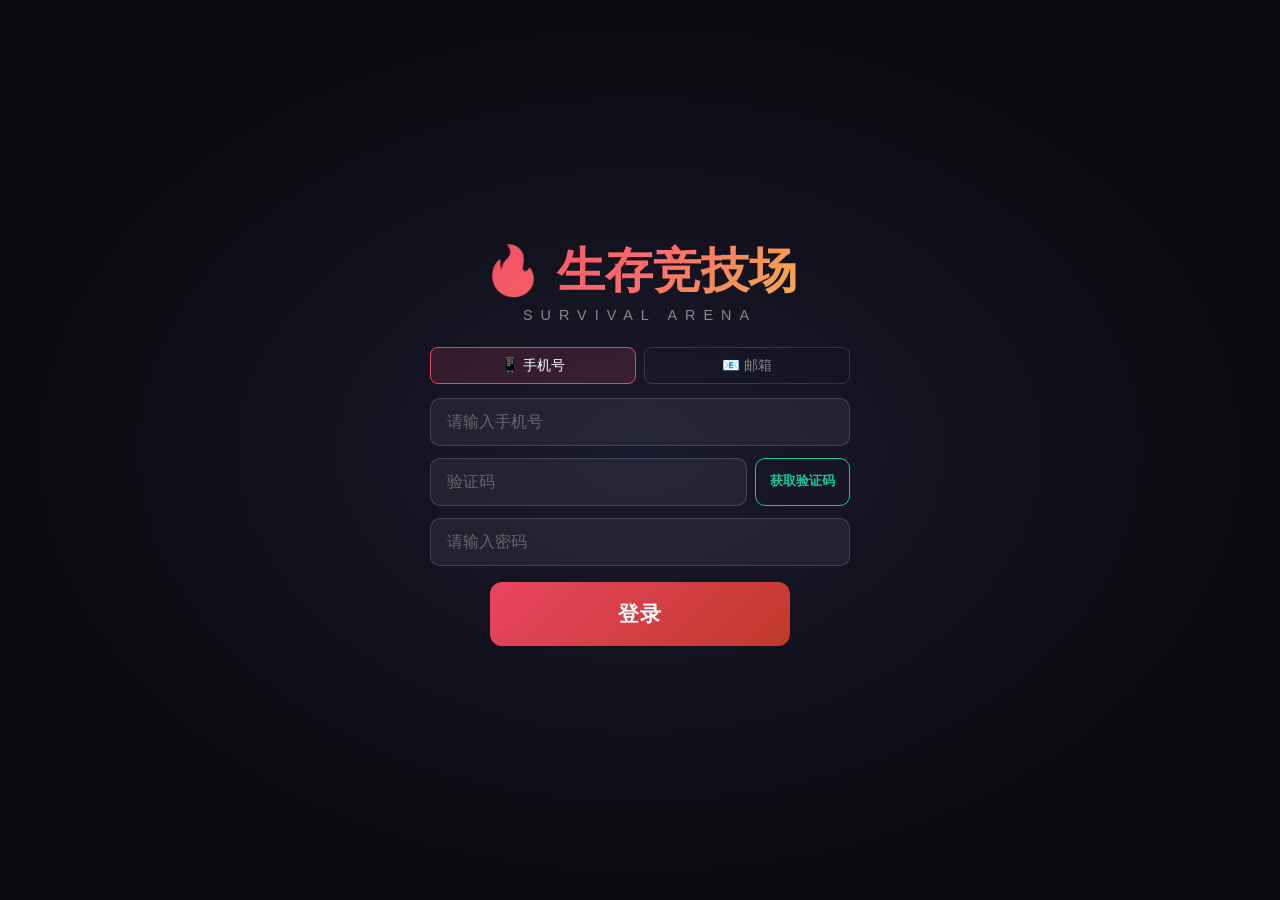
==== commit 8b754ab0: "@ feat: 移除注册功能 + 段位全览 + 好友复活链接唯一化 + 数据分析系统 - 移除注册功能，仅保留登录界面 - 排行榜新增完整段位全览（已达成/当前/未解锁） - 好友复活链接每局生成唯一" ====
--- a/index.html
+++ b/index.html
@@ -24,6 +24,9 @@
 	<!-- Supabase 实时数据库（好友复活验证）— 直接通过REST API -->
 	<script src="js/supabase-db.js"></script>
 
+	<!-- 游戏分析统计 -->
+	<script src="js/analytics.js"></script>
+
 	<!-- Monetag → AdManager adapter（必须在 game.js 之前加载） -->
 	<script src="js/ads-monetag.js"></script>
 </head>
@@ -38,11 +41,6 @@
       <h1 class="game-title">🔥 生存竞技场</h1>
       <p class="subtitle">SURVIVAL ARENA</p>
 
-      <div class="login-tabs">
-        <button class="login-tab active" data-tab="login">登录</button>
-        <button class="login-tab" data-tab="register">注册</button>
-      </div>
-
       <div class="login-form" id="login-form">
         <!-- Input type toggle -->
         <div class="input-type-toggle">
@@ -69,18 +67,12 @@
           <input type="password" id="login-password" class="form-input" placeholder="请输入密码">
         </div>
 
-        <!-- Confirm password (register only) -->
-        <div class="form-group" id="confirm-group" style="display:none;">
-          <input type="password" id="login-confirm" class="form-input" placeholder="请确认密码">
-        </div>
-
         <!-- Status message -->
         <div class="form-status hidden" id="form-status"></div>
 
         <!-- Submit button -->
         <button class="btn btn-play" id="btn-login-submit">登录</button>
 
-        <p class="form-footer" id="form-footer">还没有账号？<span class="link" data-tab="register">立即注册</span></p>
       </div>
     </div>
   </div>
@@ -345,6 +337,12 @@
         <span class="rank-progress-text" id="rank-progress-text"></span>
       </div>
 
+      <!-- All Rank Tiers -->
+      <div class="lb-section">
+        <h3>📊 段位全览</h3>
+        <div class="rank-tiers-list" id="rank-tiers-list"></div>
+      </div>
+
       <!-- Personal Bests -->
       <div class="lb-section">
         <h3>📊 个人最佳</h3>
--- a/css/style.css
+++ b/css/style.css
@@ -1246,6 +1246,74 @@
   margin-bottom: 8px;
   color: var(--gold);
 }
+
+/* Rank Tiers List */
+.rank-tiers-list {
+  display: flex;
+  flex-direction: column;
+  gap: 6px;
+}
+.rank-tier-item {
+  display: flex;
+  align-items: center;
+  gap: 10px;
+  padding: 10px 12px;
+  border-radius: 10px;
+  background: rgba(255,255,255,0.04);
+  border: 2px solid transparent;
+  transition: all 0.2s;
+  position: relative;
+}
+.rank-tier-item.current {
+  border-color: var(--gold);
+  background: rgba(240,192,64,0.1);
+  box-shadow: 0 0 10px rgba(240,192,64,0.15);
+}
+.rank-tier-item.unlocked {
+  border-color: rgba(255,255,255,0.08);
+  opacity: 0.9;
+}
+.rank-tier-item.locked {
+  opacity: 0.45;
+  filter: grayscale(0.6);
+}
+.rank-tier-item .tier-icon {
+  font-size: 1.6rem;
+  min-width: 36px;
+  text-align: center;
+}
+.rank-tier-item .tier-info {
+  flex: 1;
+  min-width: 0;
+}
+.rank-tier-item .tier-name {
+  font-weight: 700;
+  font-size: 0.9rem;
+}
+.rank-tier-item .tier-req {
+  font-size: 0.72rem;
+  color: var(--text-dim);
+  margin-top: 2px;
+}
+.rank-tier-item .tier-badge {
+  font-size: 0.7rem;
+  padding: 3px 10px;
+  border-radius: 12px;
+  font-weight: 700;
+  white-space: nowrap;
+}
+.rank-tier-item.current .tier-badge {
+  background: var(--gold);
+  color: #000;
+}
+.rank-tier-item.unlocked .tier-badge {
+  background: rgba(22,199,154,0.25);
+  color: var(--accent);
+}
+.rank-tier-item.locked .tier-badge {
+  background: rgba(255,255,255,0.06);
+  color: var(--text-dim);
+}
 .lb-stats-row {
   display: flex;
   gap: 16px;
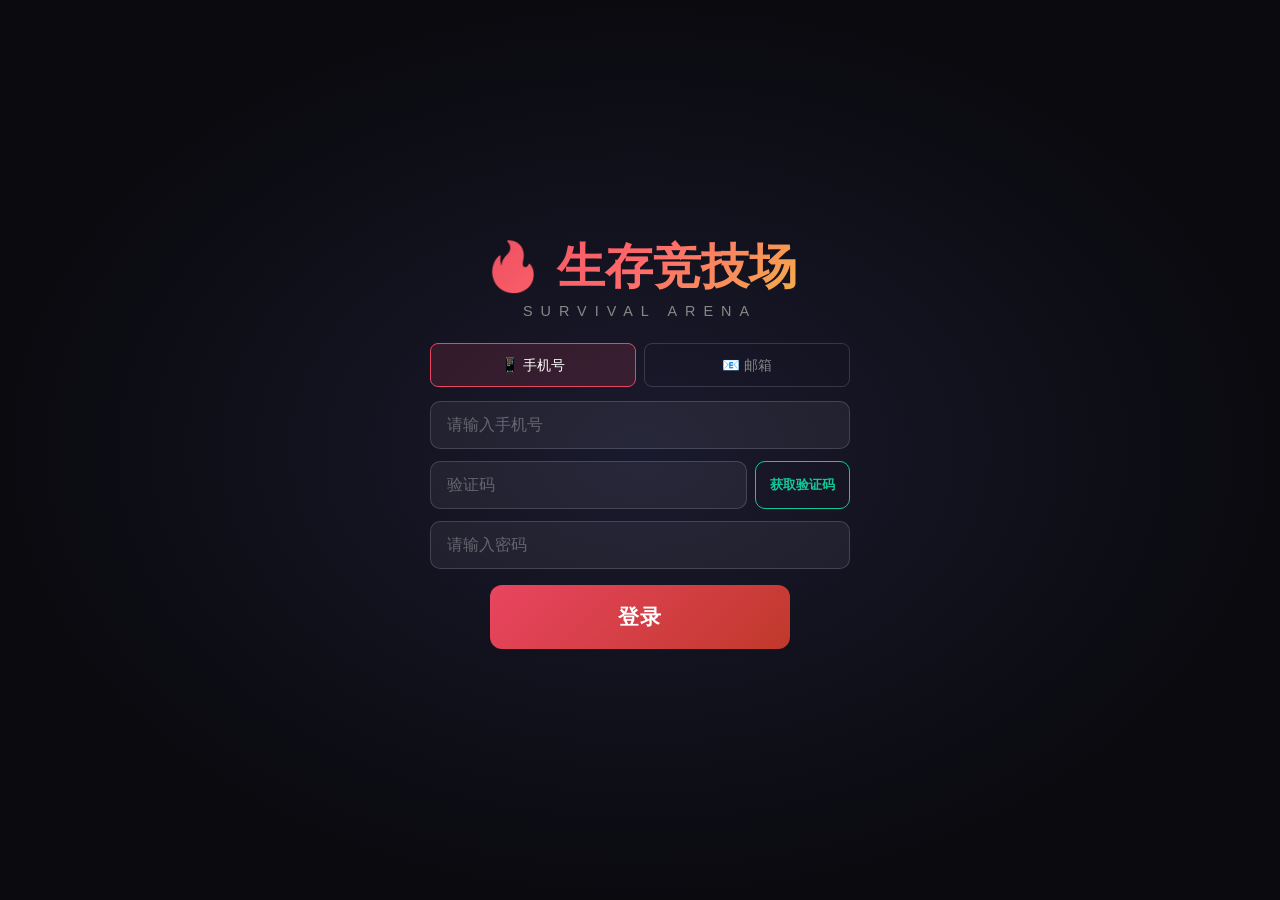
==== commit dd68dc23: "@ feat: 跨设备好友复活深度优化 + 手机端全面打磨 + 推广文案 ## 好友复活跨设备互通 - 会话感知自动认领：死亡时按_reviveSessionId匹配revive - 运行时轮询：每1" ====
--- a/index.html
+++ b/index.html
@@ -2,10 +2,10 @@
 <html lang="zh-CN">
 <head>
 <meta charset="UTF-8">
-<meta name="viewport" content="width=device-width, initial-scale=1.0">
+<meta name="viewport" content="width=device-width, initial-scale=1.0, viewport-fit=cover, maximum-scale=1.0, user-scalable=no">
 <title>Survival Arena - 生存竞技场</title>
 <meta name="monetag" content="3b5240002fe367718eb0b2c66bd4061f">
-<link rel="stylesheet" href="css/style.css">
+<link rel="stylesheet" href="css/style.css?v=11">
 	<!-- ============================================================
 	     Monetag Ad Integration
 	     CONFIGURATION: Edit js/ads-monetag.js → AD_CONFIG object
@@ -22,13 +22,13 @@
 	</script>
 
 	<!-- Supabase 实时数据库（好友复活验证）— 直接通过REST API -->
-	<script src="js/supabase-db.js"></script>
+	<script src="js/supabase-db.js?v=11"></script>
 
 	<!-- 游戏分析统计 -->
-	<script src="js/analytics.js"></script>
+	<script src="js/analytics.js?v=11"></script>
 
 	<!-- Monetag → AdManager adapter（必须在 game.js 之前加载） -->
-	<script src="js/ads-monetag.js"></script>
+	<script src="js/ads-monetag.js?v=11"></script>
 </head>
 <body>
 
@@ -108,6 +108,29 @@
   <!-- Game Screen -->
   <div id="game-screen" class="screen hidden">
     <canvas id="game-canvas"></canvas>
+    <!-- 横屏游戏提示（仅手机竖屏时显示） -->
+    <div id="orientation-hint" class="hidden">
+      <div class="orientation-content">
+        <span class="orientation-icon">📱</span>
+        <p>请旋转设备至横屏模式</p>
+        <p class="orientation-sub">以获得最佳游戏体验</p>
+      </div>
+    </div>
+    <!-- 手机触控按钮 -->
+    <div id="mobile-controls">
+      <div id="mobile-joystick-area">
+        <div id="mobile-joystick">
+          <div id="mobile-joystick-thumb"></div>
+        </div>
+      </div>
+      <div id="mobile-shoot-area">
+        <button id="mobile-shoot-btn">🔫</button>
+      </div>
+      <button id="mobile-dash-btn">💨</button>
+      <button id="mobile-weapon-btn">🔄</button>
+      <button id="mobile-pause-btn">⏸️</button>
+      <div id="mobile-auto-fire-indicator" class="hidden">🤖 自动射击中</div>
+    </div>
     <div id="game-hud">
       <div class="hud-top">
         <div class="hud-left">
@@ -186,6 +209,13 @@
         </button>
       </div>
       <button class="btn btn-death-quit" id="btn-death-quit">🏳️ 放弃</button>
+      <div class="share-score-section" id="share-score-section">
+        <p class="share-score-title">🏆 分享你的战绩</p>
+        <div class="share-score-buttons">
+          <button class="btn btn-share-score" data-platform="wechat">💬 分享到微信</button>
+          <button class="btn btn-share-score" data-platform="copy">📋 复制战绩</button>
+        </div>
+      </div>
       <p class="small-hint" id="death-hint"></p>
       <p class="death-progress hidden" id="death-progress"></p>
     </div>
@@ -385,6 +415,6 @@
 
 </div>
 
-<script src="js/game.js"></script>
+<script src="js/game.js?v=11"></script>
 </body>
 </html>
--- a/css/style.css
+++ b/css/style.css
@@ -1,4 +1,8 @@
 *, *::before, *::after { margin:0; padding:0; box-sizing:border-box; }
+
+button, a, [role="button"], .btn, input, select, textarea {
+  -webkit-tap-highlight-color: transparent;
+}
 
 :root {
   --bg: #0a0a0f;
@@ -13,6 +17,10 @@
   --danger: #e94560;
   --hp-color: #00e676;
   --hp-bg: #333;
+  --safe-top: env(safe-area-inset-top, 0px);
+  --safe-bottom: env(safe-area-inset-bottom, 0px);
+  --safe-left: env(safe-area-inset-left, 0px);
+  --safe-right: env(safe-area-inset-right, 0px);
 }
 
 body {
@@ -203,18 +211,20 @@
   top: 0; left: 0; right: 0;
   pointer-events: none;
   z-index: 20;
-  padding: 12px 16px;
+  padding: calc(12px + var(--safe-top)) calc(16px + var(--safe-right)) 12px calc(16px + var(--safe-left));
 }
 .hud-top {
   display: flex;
   justify-content: space-between;
   align-items: flex-start;
 }
-.hud-left { min-width: 200px; }
+.hud-left { min-width: 0; flex-shrink: 1; }
 .hp-bar-container {
   background: var(--hp-bg);
   border-radius: 8px;
   height: 20px;
+  max-width: 200px;
+  width: 100%;
   overflow: hidden;
   position: relative;
   border: 1px solid rgba(255,255,255,0.15);
@@ -1020,7 +1030,7 @@
 /* Toast */
 .toast {
   position: fixed;
-  bottom: 30px;
+  bottom: calc(30px + var(--safe-bottom));
   left: 50%;
   transform: translateX(-50%);
   background: var(--surface);
@@ -1031,6 +1041,13 @@
   z-index: 200;
   font-weight: 700;
   animation: toastIn 0.3s ease, toastOut 0.3s ease 2s forwards;
+}
+/* Extended duration revive toast */
+.toast.toast-revive {
+  border-color: var(--accent);
+  background: rgba(22,199,154,0.15);
+  border-width: 2px;
+  box-shadow: 0 0 20px rgba(22,199,154,0.3);
 }
 @keyframes toastIn {
   from { opacity:0; transform: translateX(-50%) translateY(20px); }
@@ -1404,22 +1421,430 @@
   border-radius: 8px;
 }
 
+/* Mobile Touch Controls */
+#mobile-controls {
+  display: none;
+  position: absolute;
+  inset: 0;
+  z-index: 30;
+  pointer-events: none;
+}
+#mobile-controls > * { pointer-events: auto; }
+
+/* Joystick Area */
+#mobile-joystick-area {
+  position: absolute;
+  bottom: calc(80px + var(--safe-bottom));
+  left: calc(20px + var(--safe-left));
+  width: 140px;
+  height: 140px;
+  touch-action: none;
+  -webkit-user-select: none;
+  user-select: none;
+}
+#mobile-joystick {
+  width: 120px;
+  height: 120px;
+  border-radius: 50%;
+  background: rgba(255,255,255,0.08);
+  border: 2px solid rgba(255,255,255,0.2);
+  position: relative;
+  margin: 10px;
+  touch-action: none;
+}
+#mobile-joystick-thumb {
+  width: 50px;
+  height: 50px;
+  border-radius: 50%;
+  background: rgba(255,255,255,0.25);
+  border: 2px solid rgba(255,255,255,0.4);
+  position: absolute;
+  top: 50%;
+  left: 50%;
+  transform: translate(-50%, -50%);
+  transition: none;
+}
+
+/* Shoot Button */
+#mobile-shoot-area {
+  position: absolute;
+  bottom: calc(100px + var(--safe-bottom));
+  right: calc(20px + var(--safe-right));
+}
+#mobile-shoot-btn {
+  width: 80px;
+  height: 80px;
+  border-radius: 50%;
+  background: rgba(233,69,96,0.3);
+  border: 3px solid rgba(233,69,96,0.6);
+  color: #fff;
+  font-size: 2rem;
+  display: flex;
+  align-items: center;
+  justify-content: center;
+  cursor: pointer;
+  -webkit-tap-highlight-color: transparent;
+  touch-action: manipulation;
+  user-select: none;
+}
+#mobile-shoot-btn:active,
+#mobile-shoot-btn.active {
+  background: rgba(233,69,96,0.6);
+  border-color: #e94560;
+  transform: scale(0.9);
+}
+
+/* Dash Button */
+#mobile-dash-btn {
+  position: absolute;
+  bottom: calc(105px + var(--safe-bottom));
+  right: calc(110px + var(--safe-right));
+  width: 56px;
+  height: 56px;
+  border-radius: 50%;
+  background: rgba(79,195,247,0.25);
+  border: 2px solid rgba(79,195,247,0.5);
+  color: #fff;
+  font-size: 1.4rem;
+  display: flex;
+  align-items: center;
+  justify-content: center;
+  cursor: pointer;
+  -webkit-tap-highlight-color: transparent;
+  touch-action: manipulation;
+  user-select: none;
+  z-index: 31;
+  transition: background 0.15s, transform 0.15s;
+}
+#mobile-dash-btn:active {
+  background: rgba(79,195,247,0.55);
+  border-color: #4fc3f7;
+  transform: scale(0.9);
+}
+#mobile-dash-btn.dash-ready {
+  animation: dashPulse 1s ease-in-out infinite;
+}
+#mobile-dash-btn.dash-cooldown {
+  background: rgba(255,255,255,0.08);
+  border-color: rgba(255,255,255,0.15);
+  opacity: 0.5;
+}
+@keyframes dashPulse {
+  0%, 100% { box-shadow: 0 0 0 0 rgba(79,195,247,0.4); }
+  50% { box-shadow: 0 0 0 12px rgba(79,195,247,0); }
+}
+
+/* Weapon Switch Button */
+#mobile-weapon-btn {
+  position: absolute;
+  bottom: calc(175px + var(--safe-bottom));
+  right: calc(20px + var(--safe-right));
+  width: 44px;
+  height: 44px;
+  border-radius: 50%;
+  background: rgba(168,85,247,0.25);
+  border: 2px solid rgba(168,85,247,0.5);
+  color: #fff;
+  font-size: 1.1rem;
+  display: flex;
+  align-items: center;
+  justify-content: center;
+  cursor: pointer;
+  -webkit-tap-highlight-color: transparent;
+  touch-action: manipulation;
+  user-select: none;
+  z-index: 31;
+  transition: background 0.15s, transform 0.15s;
+}
+#mobile-weapon-btn:active {
+  background: rgba(168,85,247,0.55);
+  border-color: #a855f7;
+  transform: scale(0.9);
+}
+
+/* Pause Button */
+#mobile-pause-btn {
+  position: absolute;
+  top: calc(10px + var(--safe-top));
+  right: calc(10px + var(--safe-right));
+  width: 44px;
+  height: 44px;
+  border-radius: 50%;
+  background: rgba(0,0,0,0.4);
+  border: 1px solid rgba(255,255,255,0.2);
+  color: #fff;
+  font-size: 1.2rem;
+  cursor: pointer;
+  z-index: 31;
+  -webkit-tap-highlight-color: transparent;
+  touch-action: manipulation;
+}
+
+/* Auto-fire indicator */
+#mobile-auto-fire-indicator {
+  position: absolute;
+  top: 10px;
+  left: 50%;
+  transform: translateX(-50%);
+  background: rgba(22,199,154,0.2);
+  border: 1px solid var(--accent);
+  color: var(--accent);
+  padding: 4px 14px;
+  border-radius: 15px;
+  font-size: 0.75rem;
+  font-weight: 700;
+  z-index: 31;
+}
+
+/* Show mobile controls on touch devices (only when game-screen is visible) */
+@media (hover: none) and (pointer: coarse) {
+  #game-screen:not(.hidden) #mobile-controls { display: block; }
+  #mobile-auto-fire-indicator.hidden { display: none; }
+  #mobile-auto-fire-indicator:not(.hidden) { display: block; }
+}
+
+/* Show mobile controls on small screens too */
+@media (max-width: 768px) {
+  #game-screen:not(.hidden) #mobile-controls { display: block; }
+  .menu-controls-hint { display: none; }
+  #btn-logout { font-size: 0.7rem; padding: 3px 10px; }
+}
+
+/* Mobile Login Form Fixes */
+@media (max-width: 768px) {
+  /* Larger tap targets */
+  .form-input {
+    font-size: 16px !important;  /* prevent iOS zoom */
+    padding: 16px 14px;
+    -webkit-appearance: none;
+  }
+  .btn {
+    padding: 16px 20px;
+    font-size: 1.1rem;
+    touch-action: manipulation;
+    -webkit-tap-highlight-color: transparent;
+  }
+  .btn-send-code {
+    font-size: 0.9rem;
+    padding: 12px 10px;
+    min-width: 110px;
+    min-height: 44px;
+    touch-action: manipulation;
+  }
+  .type-btn {
+    font-size: 1rem;
+    padding: 12px 10px;
+    min-height: 44px;
+    touch-action: manipulation;
+  }
+  .login-content {
+    width: 95%;
+    max-width: 400px;
+  }
+  .code-row {
+    gap: 6px;
+  }
+  .code-input {
+    flex: 1;
+  }
+
+  /* Ensure login screen is above everything */
+  #login-screen {
+    z-index: 100 !important;
+    overflow-y: auto;
+    -webkit-overflow-scrolling: touch;
+  }
+
+  /* Allow scrolling on mobile for overlay content */
+  .overlay-content {
+    max-height: 80vh;
+    overflow-y: auto;
+    -webkit-overflow-scrolling: touch;
+  }
+
+  /* Make sure body allows interaction */
+  body {
+    touch-action: manipulation;
+    -webkit-tap-highlight-color: transparent;
+  }
+  input, button, select, textarea {
+    touch-action: manipulation;
+  }
+}
+
 /* Responsive */
 @media (max-width: 600px) {
   .game-title { font-size: 2rem; }
   .menu-stats { font-size: 0.8rem; gap: 8px; }
-  .overlay-content { padding: 20px 16px; }
+  .overlay-content { padding: calc(20px + var(--safe-top)) calc(16px + var(--safe-right)) calc(16px + var(--safe-bottom)) calc(16px + var(--safe-left)); }
   .daily-grid { grid-template-columns: repeat(4,1fr); }
   .skins-grid { grid-template-columns: repeat(2,1fr); }
   .hud-top { font-size: 0.75rem; }
-  .hp-bar-container { width: 140px; height: 16px; }
+  .hp-bar-container { max-width: 140px; height: 16px; }
+  .boss-alert { font-size: 1.5rem; }
+  .wave-announce { font-size: 1.2rem; }
+}
+
+/* Very small screens */
+@media (max-width: 400px) {
+  .hp-bar-container { max-width: 110px; height: 14px; }
+  .hud-top { font-size: 0.65rem; }
+}
+
+/* Landscape orientation - compact mobile controls */
+@media (max-width: 900px) and (orientation: landscape) {
+  .hud-top { font-size: 0.7rem; }
+  .hp-bar-container { max-width: 130px; height: 14px; }
+  .hud-left { min-width: 0; }
+  #mobile-joystick-area { bottom: calc(15px + var(--safe-bottom)); left: calc(8px + var(--safe-left)); width: 100px; height: 100px; }
+  #mobile-joystick { width: 80px; height: 80px; }
+  #mobile-joystick-thumb { width: 36px; height: 36px; }
+  #mobile-shoot-area { bottom: calc(20px + var(--safe-bottom)); right: calc(8px + var(--safe-right)); }
+  #mobile-shoot-btn { width: 56px; height: 56px; font-size: 1.4rem; }
+  #mobile-dash-btn { bottom: calc(20px + var(--safe-bottom)); right: calc(75px + var(--safe-right)); width: 44px; height: 44px; font-size: 1.1rem; }
+  #mobile-weapon-btn { bottom: calc(75px + var(--safe-bottom)); right: calc(8px + var(--safe-right)); width: 36px; height: 36px; font-size: 0.9rem; }
+  #mobile-pause-btn { top: calc(4px + var(--safe-top)); right: calc(4px + var(--safe-right)); width: 36px; height: 36px; font-size: 1rem; }
+  .boss-alert { font-size: 1.2rem; }
+  .wave-announce { font-size: 1rem; }
+  .overlay-content { padding: calc(12px + var(--safe-top)) calc(12px + var(--safe-right)) calc(12px + var(--safe-bottom)) calc(12px + var(--safe-left)); max-height: 75vh; }
+  .death-title { font-size: 1.4rem; }
+  .death-stats { font-size: 0.8rem; }
 }
 
 /* Canvas */
 #game-canvas {
   display: block;
-  width: 100%;
-  height: 100%;
+  width: 100vw;
+  height: 100dvh;
   position: absolute;
   top: 0; left: 0;
-}
+  touch-action: none;
+  will-change: transform;
+}
+
+/* ============================================================
+   Touch Target Accessibility — minimum 44x44px for all buttons
+   ============================================================ */
+.btn, .type-btn, .btn-send-code, .btn-share-action,
+.btn-buy-coin, .btn-buy-gem, .btn-buy-sm, .pause-tab {
+  min-height: 44px;
+}
+.daily-day { min-height: 60px; }
+.skin-card { min-height: 80px; }
+
+/* ============================================================
+   Mobile Death Screen — compact layout for small screens
+   ============================================================ */
+@media (max-width: 480px) {
+  .death-title { font-size: 1.5rem; }
+  .death-stats {
+    font-size: 0.78rem;
+    line-height: 1.6;
+    padding: 10px 12px;
+  }
+  .death-stats p { line-height: 1.8; }
+  .death-content {
+    padding: 16px 12px;
+    max-width: 98%;
+  }
+  .revive-options .btn {
+    padding: 12px 14px;
+    font-size: 0.85rem;
+    margin: 5px auto;
+    min-height: 44px;
+  }
+  .revive-prompt { font-size: 0.95rem; }
+  .overlay-content {
+    padding: calc(16px + var(--safe-top)) calc(12px + var(--safe-right)) calc(16px + var(--safe-bottom)) calc(12px + var(--safe-left));
+    max-height: calc(100dvh - 40px);
+    overflow-y: auto;
+    -webkit-overflow-scrolling: touch;
+  }
+  .btn {
+    max-width: 90vw;
+    padding: 14px 18px;
+    font-size: 1rem;
+  }
+  .game-title { font-size: 2.2rem; }
+  .menu-stats { font-size: 0.75rem; gap: 6px; }
+  .menu-stats span { padding: 5px 10px; }
+}
+
+/* ============================================================
+   Landscape Orientation Hint
+   ============================================================ */
+#orientation-hint {
+  position: fixed;
+  inset: 0;
+  background: rgba(0,0,0,0.9);
+  z-index: 250;
+  display: flex;
+  align-items: center;
+  justify-content: center;
+}
+#orientation-hint.hidden { display: none; }
+.orientation-content {
+  text-align: center;
+  animation: fadeInUp 0.4s ease;
+}
+.orientation-icon {
+  font-size: 4rem;
+  display: block;
+  margin-bottom: 16px;
+  animation: pulse 1s ease infinite alternate;
+}
+.orientation-content p {
+  font-size: 1.1rem;
+  font-weight: 700;
+  color: var(--text);
+}
+.orientation-sub {
+  color: var(--text-dim) !important;
+  font-size: 0.8rem !important;
+  margin-top: 8px;
+  font-weight: 400 !important;
+}
+
+/* ============================================================
+   Share Score Section on Death Screen
+   ============================================================ */
+.share-score-section {
+  margin-top: 16px;
+  padding-top: 14px;
+  border-top: 1px solid rgba(255,255,255,0.08);
+}
+.share-score-title {
+  font-size: 0.9rem;
+  color: var(--gold);
+  margin-bottom: 10px;
+  font-weight: 700;
+}
+.share-score-buttons {
+  display: flex;
+  gap: 8px;
+  flex-wrap: wrap;
+  justify-content: center;
+}
+.btn-share-score {
+  flex: 1;
+  min-width: 90px;
+  padding: 10px 12px;
+  font-size: 0.8rem;
+  border: none;
+  border-radius: 10px;
+  cursor: pointer;
+  font-weight: 700;
+  color: white;
+  transition: all 0.2s;
+  max-width: none;
+  margin: 0;
+  min-height: 44px;
+}
+.btn-share-score:hover {
+  transform: translateY(-2px);
+  box-shadow: 0 4px 15px rgba(0,0,0,0.3);
+}
+.btn-share-score[data-platform="wechat"] { background: #07c160; }
+.btn-share-score[data-platform="weibo"] { background: #e6162d; }
+.btn-share-score[data-platform="copy"] { background: #555; }
+.btn-share-score[data-platform="twitter"] { background: #1da1f2; }
